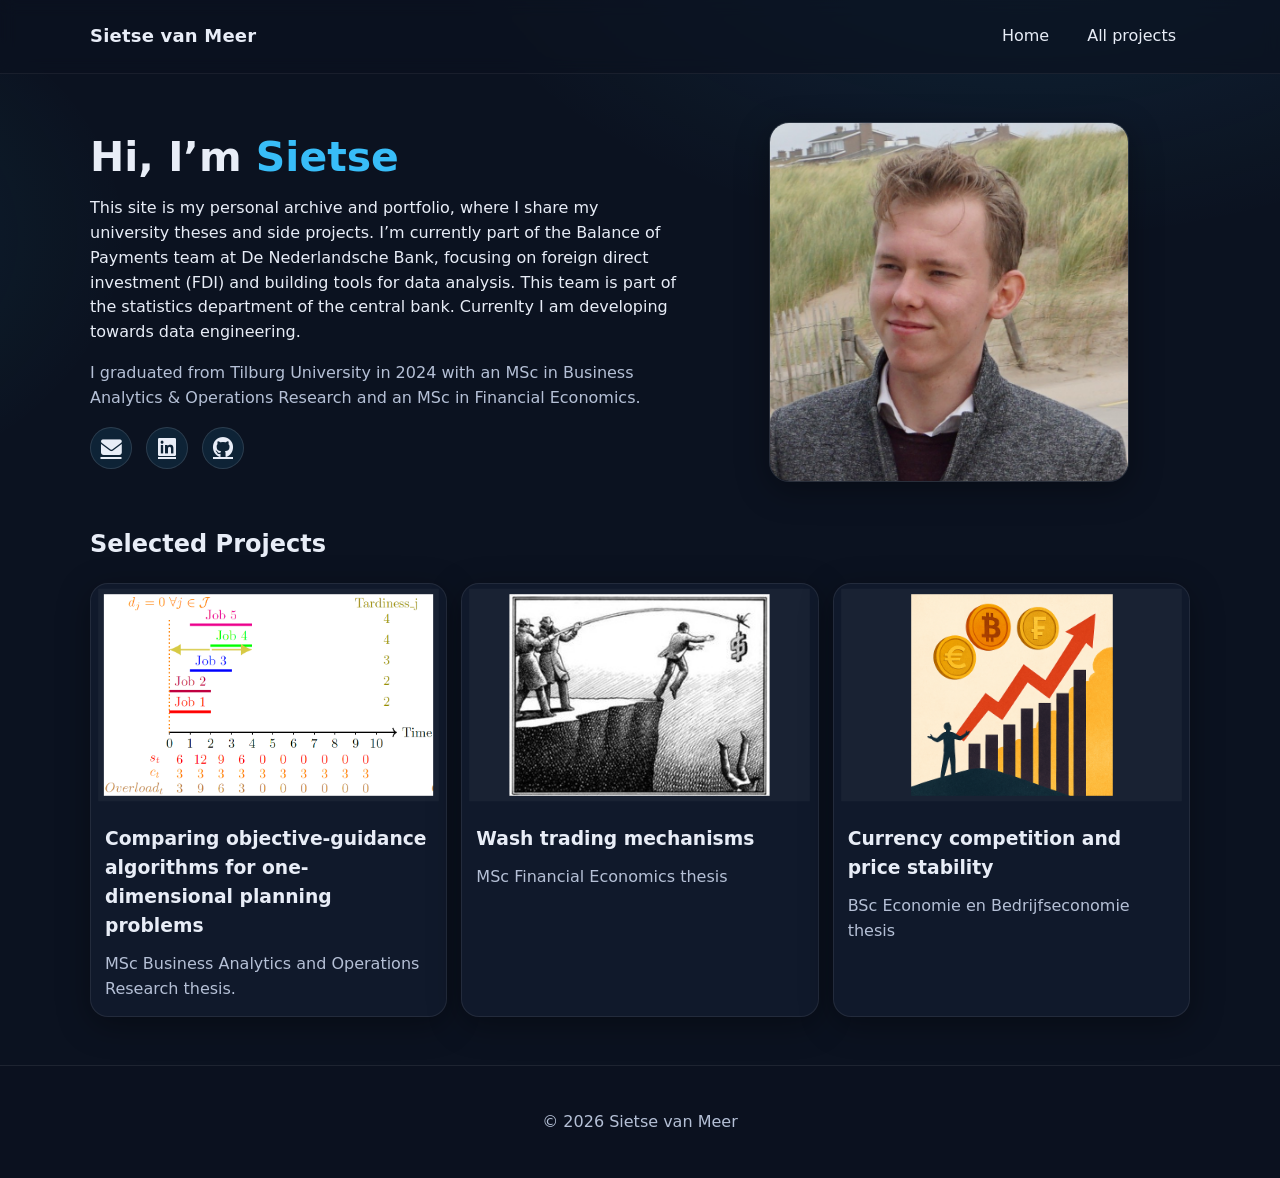
==== index.html @ b4f6514e "initial portfolio website" ====
<!DOCTYPE html>
<html lang="en">
<head>
  <meta charset="UTF-8" />
  <meta name="viewport" content="width=device-width, initial-scale=1" />
  <title>Sietse van Meer — Economics & Econometrics</title>
  <link rel="stylesheet" href="layout.css" />
  <meta name="description" content="Portfolio of Sietse van Meer — Economics, Econometrics & Public Policy projects." />
  <link rel="stylesheet" href="https://cdnjs.cloudflare.com/ajax/libs/font-awesome/6.5.0/css/all.min.css">
</head>
<body>

  <header class="site-header">
    <nav class="navbar container">
      <a class="logo" href="index.html" aria-label="Go to homepage">Sietse van Meer</a>

      <button class="nav-toggle" aria-label="Open menu" aria-expanded="false">
        <span></span><span></span><span></span>
      </button>

      <div class="navbar-items">
        <a href="index.html">Home</a>
        <a href="projects.html">All projects</a>
      </div>
    </nav>
  </header>

  <main>
    <section class="hero container">
      <div class="hero-left">
        <h1>Hi, I’m
          <span class="name" aria-label="Sietse van Meer">
            <span class="name-static">Sietse</span>
            <span class="surname" data-surname=" van Meer"></span>
          </span>
        </h1>

        <p>
          This site is my personal archive and portfolio, where I share my university theses and side projects.
          I’m currently part of the Balance of Payments team at De Nederlandsche Bank,
          focusing on foreign direct investment (FDI) and building tools for data analysis. This team is part of the statistics department of the central bank. Currenlty I am developing towards data engineering.
        </p>

        <p class="muted">
          I graduated from Tilburg University in 2024 with an MSc in Business Analytics &amp; Operations Research and an MSc in Financial Economics. 
        </p>

        <div class="contact-icons">
          <a href="mailto:s.vanmeer99@gmail.com" class="icon-link" aria-label="Send email">
            <i class="fa-solid fa-envelope"></i>
          </a>
          <a href="https://www.linkedin.com/in/sietse-van-meer/" target="_blank" rel="noopener" class="icon-link" aria-label="LinkedIn profile">
            <i class="fa-brands fa-linkedin"></i>
          </a>
          <a href="https://github.com/Sietse-van-Meer" target="_blank" rel="noopener" class="icon-link" aria-label="GitHub profile">
          <i class="fa-brands fa-github"></i>
        </a>
        </div>

      </div>

      <div class="hero-right">
        <img src="images/foto-linkedin (1).png" alt="Portrait of Sietse van Meer" />
      </div>
    </section>

    <section id="projects" class="projects container">
      <h2>Selected Projects</h2>

      <div class="project-grid">   
        <article class="project-card" id="projects-books">
          <a href="msc-baor.html" class="card-link">
            <img src="images/OGA cover.png" alt="MSc BAOR thesis thumbnail" />
            <div class="project-body">
              <h3>Comparing objective-guidance algorithms for one-dimensional planning problems</h3>
              <p>MSc Business Analytics and Operations Research thesis.</p>
            </div>
          </a>
        </article>


        <article class="project-card" id="projects-books">
          <a href="msc-economics.html" class="card-link">
            <img src="images/Wash trading mechanisms coverimage.jpg" alt="MSc Economics project thumbnail" />
            <div class="project-body">
              <h3>Wash trading mechanisms</h3>
              <p>MSc Financial Economics thesis</p>
            </div>
          </a>
        </article>

        <article class="project-card" id="projects-books">
          <a href="bsc-ebe.html" class="card-link">
            <img src="images/Currency competition cover.png" alt="BSc thesis thumbnail" />
            <div class="project-body">
              <h3>Currency competition and price stability</h3>
              <p>BSc Economie en Bedrijfseconomie thesis</p>
            </div>
          </a>
        </article>



      </div>
    </section>
  </main>

  <footer class="site-footer">
    <div class="container">
      <p>© <span id="year"></span> Sietse van Meer</p>
    </div>
  </footer>

  <script src="app.js"></script>
</body>
</html>
---- layout.css ----
/* Theme */
:root {
  --bg: #0b1220;
  --panel: #10192b;
  --elev: #121e33;
  --text: #e8edf7;
  --muted: #b5c0d6;
  --accent: #38bdf8;
  --accent-2: #22d3ee;
  --shadow: 0 8px 32px rgba(0, 0, 0, 0.35);
  --radius-lg: 18px;
  --radius-sm: 10px;
}

/* Base */
*,
*::before,
*::after {
  box-sizing: border-box;
}

html,
body {
  margin: 0;
  padding: 0;
  min-height: 100%;
  background:
    radial-gradient(1000px 600px at 80% -10%, rgba(56, 189, 248, 0.12), transparent 60%),
    radial-gradient(700px 500px at -20% 20%, rgba(34, 211, 238, 0.10), transparent 55%),
    var(--bg);
  color: var(--text);
  font: 16px/1.55 ui-sans-serif, system-ui, -apple-system, Segoe UI, Roboto, "Helvetica Neue", Arial, "Apple Color Emoji", "Segoe UI Emoji";
}

body {
  overflow-x: hidden;
}

img {
  max-width: 100%;
  display: block;
}

.container {
  width: min(1100px, 92vw);
  margin-inline: auto;
}

/* Top/navigation */
.site-header {
  position: sticky;
  top: 0;
  z-index: 50;
  background: rgba(11, 18, 32, 0.65);
  backdrop-filter: blur(8px);
  border-bottom: 1px solid rgba(255, 255, 255, 0.06);
  margin: 0;
  padding: 0;
  height: auto;
  min-height: 0;
}

.navbar {
  display: flex;
  align-items: center;
  justify-content: space-between;
  padding: 14px 0;
  min-height: 0;
}

.logo {
  font-weight: 800;
  letter-spacing: 0.2px;
  text-decoration: none;
  color: var(--text);
  font-size: 1.125rem;
}

.navbar-items {
  display: flex;
  gap: 10px;
  align-items: center;
}

.navbar-items a {
  padding: 10px 14px;
  border-radius: var(--radius-sm);
  text-decoration: none;
  color: var(--text);
  transition: transform 0.15s ease, background 0.25s ease;
}

.navbar-items a:hover {
  background: rgba(56, 189, 248, 0.12);
  transform: translateY(-1px);
}

.nav-toggle {
  display: none;
  background: none;
  border: none;
  padding: 6px;
  cursor: pointer;
}

.nav-toggle span {
  display: block;
  width: 22px;
  height: 2px;
  margin: 5px 0;
  background: var(--text);
  transition: transform 0.2s ease, opacity 0.2s ease;
}

/* Hero */
.hero {
  display: grid;
  gap: 28px;
  align-items: center;
  grid-template-columns: 1.1fr 0.9fr;
  padding: 48px 0 16px;
}

.hero-left h1 {
  font-size: clamp(2rem, 3.2vw, 2.8rem);
  line-height: 1.1;
  margin: 0 0 10px;
}

.muted {
  color: var(--muted);
  margin: 0 0 16px;
}

.hero-right {
  display: flex;
  align-items: center;
  justify-content: center;
}

.hero-right img {
  width: 78%;
  max-width: 360px;
  border-radius: 20px;
  box-shadow: var(--shadow);
  border: 1px solid rgba(255, 255, 255, 0.12);
}

/* Name reveal on index page */
.name-static {
  color: var(--accent);
  font-weight: 700;
}

.name {
  display: inline-block;
  position: relative;
  cursor: pointer;
  white-space: nowrap;
}

.surname {
  display: inline-block;
  opacity: 0;
  transform: translateX(-10px);
  transition: opacity 1.2s ease, transform 1.2s ease;
  vertical-align: baseline;
  line-height: 1;
  color: var(--text);
}

.surname::before {
  content: attr(data-surname);
}

.name.revealed .surname {
  opacity: 1;
  transform: translateX(0);
}

/* Cards */
.card {
  background: linear-gradient(180deg, rgba(255, 255, 255, 0.03), rgba(255, 255, 255, 0.01));
  border: 1px solid rgba(255, 255, 255, 0.10);
  border-radius: var(--radius-lg);
  padding: clamp(18px, 3vw, 32px);
  box-shadow: var(--shadow);
}

/* thesis page formatting */
.thesis-meta {
  display: grid;
  gap: 6px;
  margin-bottom: 16px;
}

.meta-row {
  display: grid;
  grid-template-columns: 140px 1fr;
  column-gap: 12px;
  align-items: center;
}

.meta-label {
  font-weight: 600;
  color: var(--text);
}

.meta-value {
  display: flex;
  flex-wrap: wrap;
  gap: 8px;
  min-width: 0;
}

.chip {
  display: inline-flex;
  align-items: center;
  white-space: nowrap;
  font-weight: 600;
  padding: 8px 12px;
  border-radius: 999px;
  text-decoration: none;
  color: var(--text);
  border: 1px solid rgba(255, 255, 255, 0.14);
  background: rgba(255, 255, 255, 0.03);
}

.chip:hover {
  background: rgba(56, 189, 248, 0.12);
}

.white-rule {
  height: 1px;
}

/* projects effects */
.projects {
  margin: 28px auto 48px;
}

.projects h2 {
  margin-top: 0;
}

.project-grid {
  display: grid;
  gap: 14px;
  grid-template-columns: repeat(3, minmax(0, 1fr));
}

.project-card {
  background: var(--panel);
  border: 1px solid rgba(255, 255, 255, 0.08);
  border-radius: var(--radius-lg);
  overflow: hidden;
  box-shadow: var(--shadow);
  display: flex;
  flex-direction: column;
  transition: transform 0.2s ease, box-shadow 0.2s ease;
}

.project-card:hover {
  transform: translateY(-4px);
}

.project-card .card-link {
  display: flex;
  flex-direction: column;
  color: var(--text);
  text-decoration: none;
  height: 100%;
}

.project-card img {
  aspect-ratio: 16 / 10;
  object-fit: contain;
  background: rgba(255, 255, 255, 0.04);
  padding: 6px;
  transform: scale(0.96);
  transition: transform 0.3s ease;
}

.project-card:hover img {
  transform: scale(1);
}

.project-body {
  padding: 14px;
  display: flex;
  flex-direction: column;
  gap: 8px;
}

.project-body h3 {
  margin: 4px 0;
}

.project-body p {
  color: var(--muted);
  margin: 0;
}

/* Thesis images */
.thesis-image,
.thesis-image-large {
  display: flex;
  flex-direction: column;
  align-items: center;
  justify-content: center;
  text-align: center;
  margin: 28px 0;
}

.thesis-image img,
.thesis-image-large img {
  height: auto;
  border-radius: 12px;
  border: 1px solid rgba(255, 255, 255, 0.12);
  box-shadow: 0 6px 24px rgba(0, 0, 0, 0.30);
  transition: transform 0.3s ease;
  margin-inline: auto;
}

.thesis-image img {
  max-width: 50%;
}

.thesis-image-large img {
  max-width: 80%;
}

/* Contact icons */
.contact-icons {
  display: flex;
  gap: 14px;
  margin-top: 8px;
}

.icon-link {
  display: flex;
  align-items: center;
  justify-content: center;
  width: 42px;
  height: 42px;
  border-radius: 50%;
  background: rgba(56, 189, 248, 0.10);
  color: var(--text);
  border: 1px solid rgba(255, 255, 255, 0.12);
  font-size: 1.3rem;
  transition: background 0.25s ease, transform 0.15s ease, color 0.2s ease;
}

.icon-link:hover {
  background: linear-gradient(135deg, var(--accent), var(--accent-2));
  color: #0b1220;
  transform: translateY(-2px);
}

/* ===== Footer ===== */
.site-footer {
  border-top: 1px solid rgba(255, 255, 255, 0.08);
  background: rgba(11, 18, 32, 0.55);
  padding: 28px 0;
  text-align: center;
  color: var(--muted);
}

/* Responsive */
@media (max-width: 1024px) {
  .hero {
    grid-template-columns: 1fr;
  }

  .hero-right img {
    width: 62%;
  }

  .project-grid {
    grid-template-columns: 1fr 1fr;
  }

  .nav-toggle {
    display: block;
  }

  .navbar-items {
    display: none;
  }

  .navbar.open .navbar-items {
    display: flex;
    flex-direction: column;
    gap: 6px;
    position: absolute;
    right: 4vw;
    top: 58px;
    padding: 10px;
    border-radius: 12px;
    background: rgba(11, 18, 32, 0.95);
    border: 1px solid rgba(255, 255, 255, 0.10);
  }
}

@media (max-width: 640px) {
  .project-grid {
    grid-template-columns: 1fr;
  }

  .hero {
    padding-top: 32px;
  }

  .hero-right img {
    width: 80%;
  }

  .meta-row {
    grid-template-columns: 1fr;
    gap: 2px;
  }

  .thesis-image img,
  .thesis-image-large img {
    max-width: 100%;
  }
}

@media (prefers-reduced-motion: reduce) {
  .surname {
    transition: none;
    transform: none;
  }

  .navbar-items a,
  .project-card,
  .project-card img,
  .icon-link {
    transition: none;
  }
}
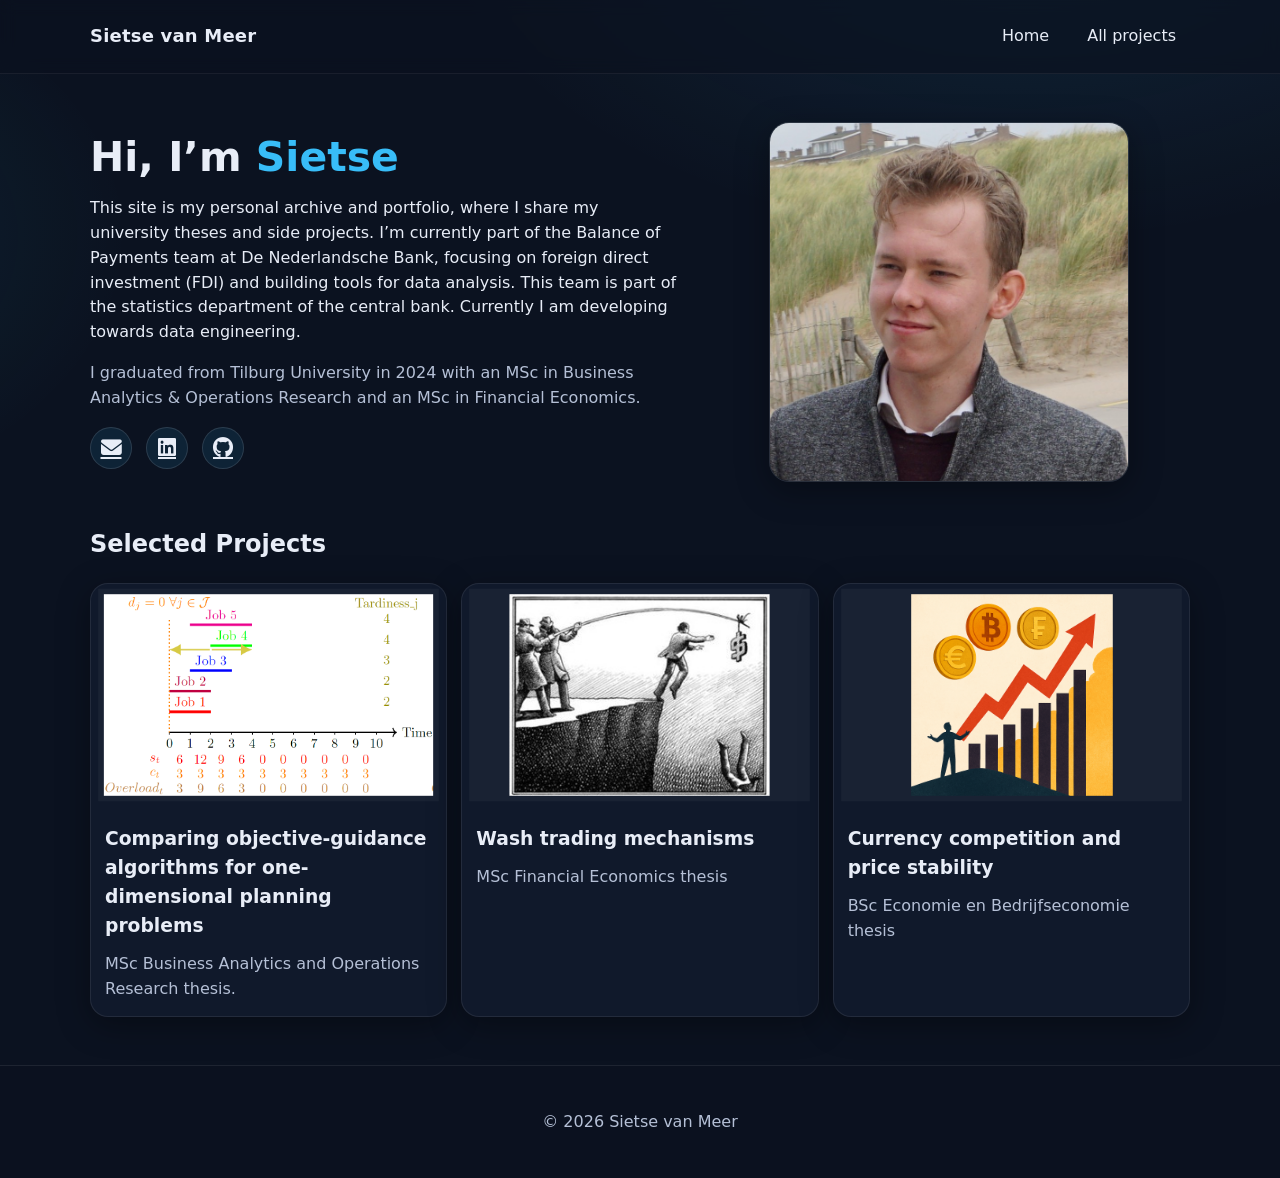
==== commit efebb7cd: "Update metadata" ====
--- a/index.html
+++ b/index.html
@@ -5,7 +5,12 @@
   <meta name="viewport" content="width=device-width, initial-scale=1" />
   <title>Sietse van Meer — Economics & Econometrics</title>
   <link rel="stylesheet" href="layout.css" />
-  <meta name="description" content="Portfolio of Sietse van Meer — Economics, Econometrics & Public Policy projects." />
+  <meta name="description" content="Sietse van Meer - Data Engineering &amp Econometrics Portfolio" />
+  <meta property="og:title" content="Sietse van Meer - Data Engineering &amp Econometrics Portfolio" />
+  <meta property="og:description" content="Personal website and portfolio of Sietse van Meer, focused on data engineering, econometrics, macroeconomics, and thesis projects." />
+  <meta property="og:type" content="website" />
+  <meta property="og:url" content="https://sietse-van-meer.github.io/" />
+  <meta property="og:image" content="https://sietse-van-meer.github.io/images/OGA%20cover.png" />
   <link rel="stylesheet" href="https://cdnjs.cloudflare.com/ajax/libs/font-awesome/6.5.0/css/all.min.css">
 </head>
 <body>
@@ -38,7 +43,7 @@
         <p>
           This site is my personal archive and portfolio, where I share my university theses and side projects.
           I’m currently part of the Balance of Payments team at De Nederlandsche Bank,
-          focusing on foreign direct investment (FDI) and building tools for data analysis. This team is part of the statistics department of the central bank. Currenlty I am developing towards data engineering.
+          focusing on foreign direct investment (FDI) and building tools for data analysis. This team is part of the statistics department of the central bank. Currently I am developing towards data engineering.
         </p>
 
         <p class="muted">
